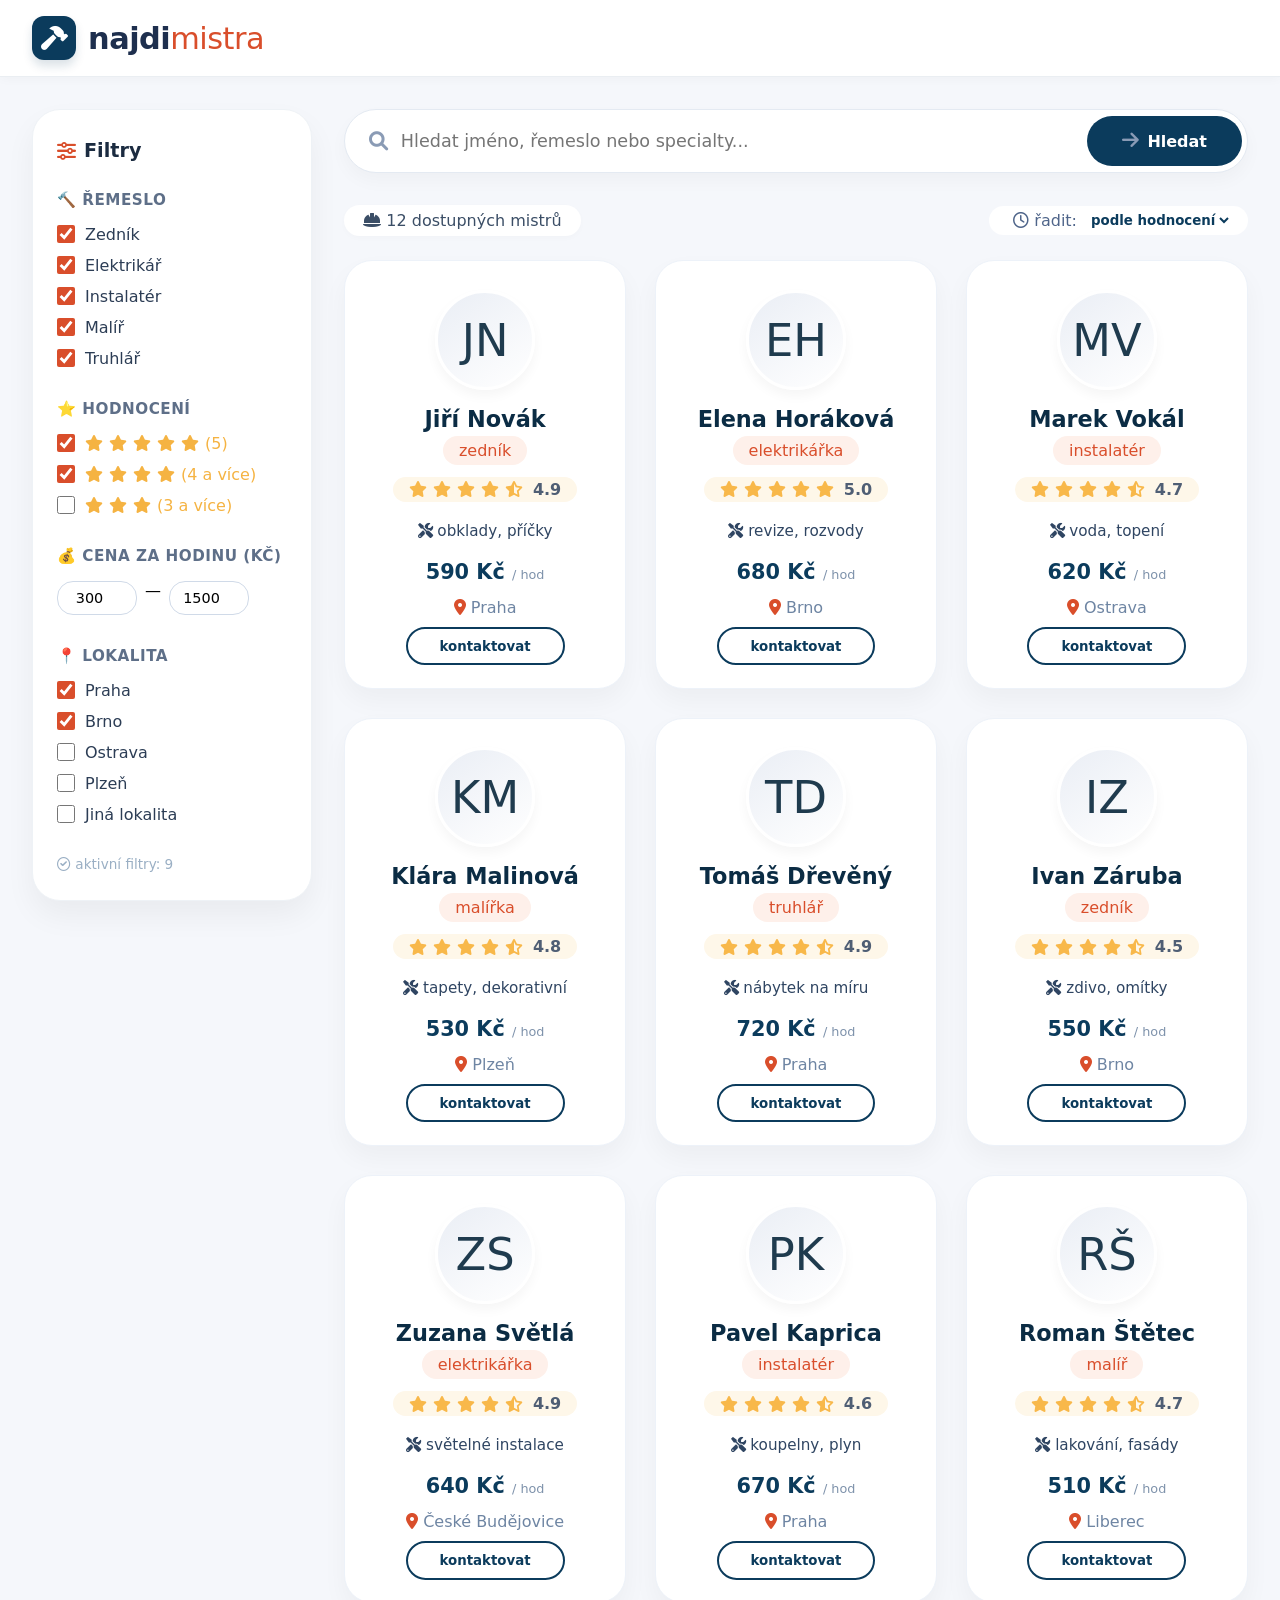
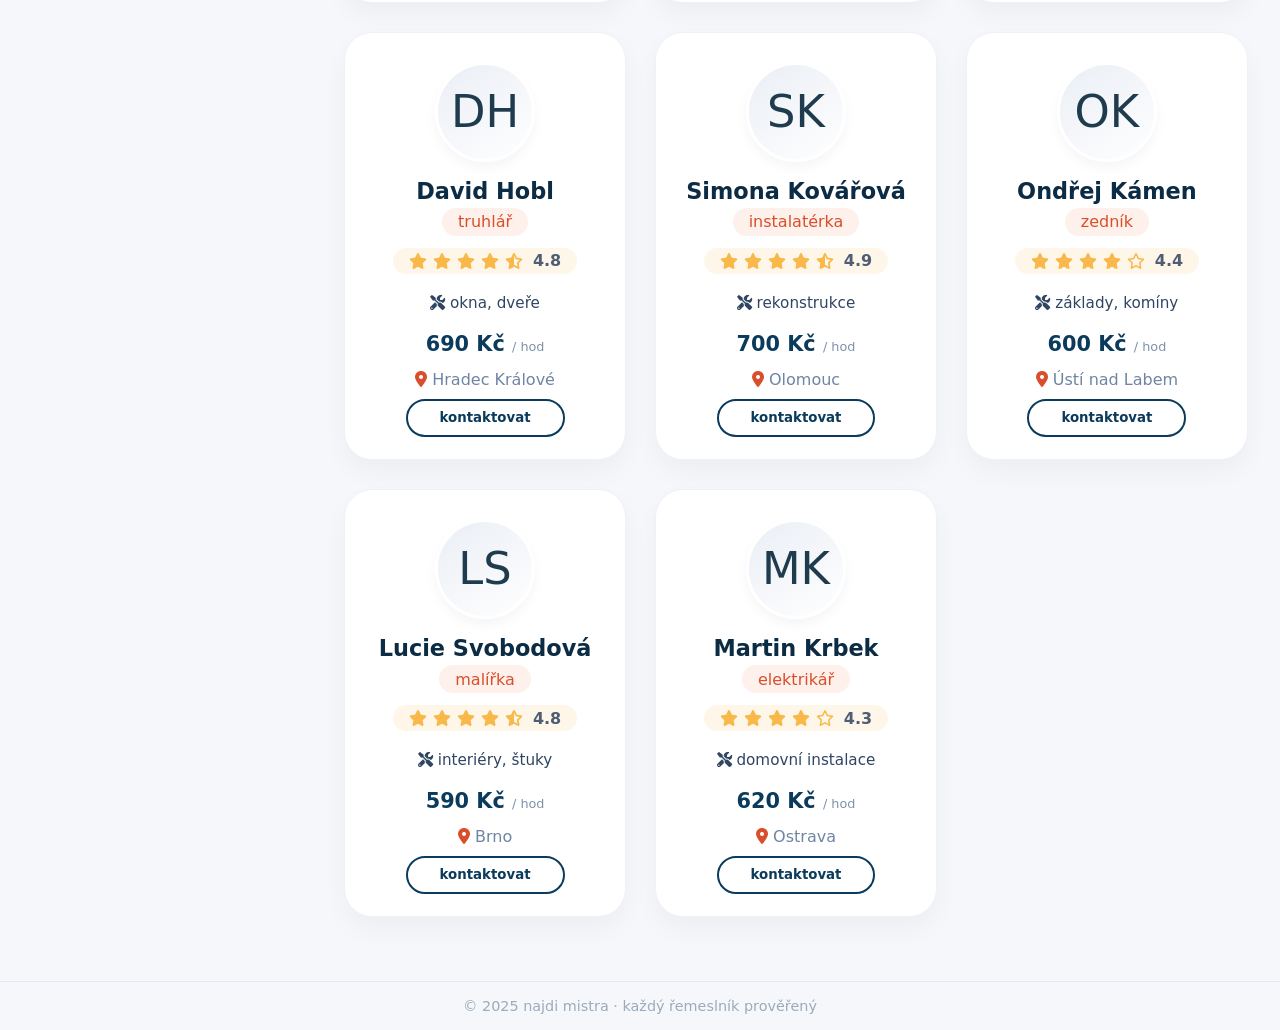
==== Najdi mistra/search/search.html @ 3c22ab4a "Add files via upload" ====
<!DOCTYPE html>
<html lang="cs">
<head>
    <meta charset="UTF-8">
    <meta name="viewport" content="width=device-width, initial-scale=1.0">
    <title>Najdi mistra · funkční filtrování</title>
    <!-- Font Awesome -->
    <link rel="stylesheet" href="https://cdnjs.cloudflare.com/ajax/libs/font-awesome/6.0.0-beta3/css/all.min.css">
    <style>
        * {
            margin: 0;
            padding: 0;
            box-sizing: border-box;
            font-family: 'Segoe UI', Roboto, system-ui, sans-serif;
        }
        body {
            background-color: #f5f7fb;
            display: flex;
            flex-direction: column;
            min-height: 100vh;
        }
        .header {
            background-color: #ffffff;
            box-shadow: 0 2px 10px rgba(0,0,0,0.03);
            padding: 1rem 2rem;
            display: flex;
            align-items: center;
            border-bottom: 1px solid #eaeef2;
        }
        .logo {
            display: flex;
            align-items: center;
            gap: 12px;
        }
        .logo-icon {
            background: #0b3b5c;
            color: white;
            width: 44px;
            height: 44px;
            border-radius: 12px;
            display: flex;
            align-items: center;
            justify-content: center;
            font-size: 24px;
            box-shadow: 0 6px 10px rgba(11,59,92,0.15);
        }
        .logo h1 {
            font-size: 1.9rem;
            font-weight: 600;
            letter-spacing: -0.5px;
            color: #1e2f4e;
        }
        .logo span {
            color: #d94e2b;
            font-weight: 400;
        }
        .main-layout {
            display: flex;
            flex: 1;
            padding: 2rem 2rem 1.5rem 2rem;
            gap: 2rem;
            max-width: 1600px;
            margin: 0 auto;
            width: 100%;
        }
        .filter-sidebar {
            flex: 0 0 280px;
            background: white;
            border-radius: 28px;
            padding: 1.8rem 1.5rem;
            box-shadow: 0 15px 30px rgba(0,0,0,0.05);
            height: fit-content;
            border: 1px solid #eef2f6;
        }
        .filter-sidebar h3 {
            font-size: 1.2rem;
            font-weight: 600;
            color: #1b2b40;
            margin-bottom: 1.8rem;
            display: flex;
            align-items: center;
            gap: 8px;
        }
        .filter-group {
            margin-bottom: 2rem;
        }
        .filter-group h4 {
            font-size: 0.95rem;
            text-transform: uppercase;
            letter-spacing: 0.5px;
            color: #5e6f88;
            margin-bottom: 1rem;
        }
        .filter-option {
            display: flex;
            align-items: center;
            gap: 10px;
            margin-bottom: 12px;
            font-size: 1rem;
            color: #2c3d55;
            cursor: pointer;
        }
        .filter-option input[type="checkbox"] {
            width: 18px;
            height: 18px;
            accent-color: #d94e2b;
            cursor: pointer;
        }
        .star-rating-filter {
            display: flex;
            align-items: center;
            gap: 6px;
            color: #f5b342;
        }
        .price-inputs {
            display: flex;
            gap: 8px;
            margin-top: 8px;
        }
        .price-inputs input {
            width: 80px;
            padding: 8px;
            border: 1px solid #d0dae8;
            border-radius: 16px;
            text-align: center;
            font-size: 0.9rem;
        }
        .right-panel {
            flex: 1;
            display: flex;
            flex-direction: column;
        }
        .search-bar {
            background: white;
            border-radius: 60px;
            padding: 0.3rem 0.3rem 0.3rem 1.5rem;
            display: flex;
            align-items: center;
            box-shadow: 0 8px 18px rgba(0,0,0,0.03);
            border: 1px solid #e4eaf2;
            margin-bottom: 2rem;
            width: 100%;
        }
        .search-bar i {
            color: #8a9bb5;
            font-size: 1.2rem;
        }
        .search-bar input {
            border: none;
            padding: 1rem 0.8rem;
            font-size: 1.1rem;
            width: 100%;
            background: transparent;
            outline: none;
            color: #1f2e46;
        }
        .search-bar button {
            background: #0b3b5c;
            border: none;
            color: white;
            padding: 0.9rem 2.2rem;
            border-radius: 40px;
            font-weight: 600;
            font-size: 1rem;
            cursor: pointer;
            transition: background 0.2s;
            white-space: nowrap;
            margin-left: 8px;
        }
        .search-bar button:hover {
            background: #145a82;
        }
        .results-header {
            display: flex;
            justify-content: space-between;
            align-items: center;
            margin-bottom: 1.5rem;
        }
        .results-header p {
            color: #3b4e66;
            font-weight: 500;
            background: white;
            padding: 0.4rem 1.2rem;
            border-radius: 30px;
            box-shadow: 0 2px 6px rgba(0,0,0,0.02);
        }
        .sort-badge {
            display: flex;
            gap: 10px;
            align-items: center;
            background: white;
            padding: 0.3rem 1rem 0.3rem 1.5rem;
            border-radius: 30px;
        }
        .sort-badge span {
            color: #4f658a;
        }
        .sort-badge select {
            border: none;
            background: transparent;
            font-weight: 600;
            color: #0b3b5c;
            outline: none;
        }
        .worker-grid {
            display: grid;
            grid-template-columns: repeat(auto-fill, minmax(260px, 1fr));
            gap: 1.8rem;
        }
        .worker-card {
            background: white;
            border-radius: 28px;
            padding: 1.8rem 1.2rem 1.4rem 1.2rem;
            box-shadow: 0 12px 26px rgba(0,0,0,0.04);
            transition: transform 0.15s ease, box-shadow 0.2s;
            border: 1px solid #edf2f9;
            display: flex;
            flex-direction: column;
            align-items: center;
            text-align: center;
        }
        .worker-card:hover {
            transform: translateY(-5px);
            box-shadow: 0 22px 35px rgba(0,0,0,0.07);
            border-color: #dce5f0;
        }
        .worker-avatar {
            width: 100px;
            height: 100px;
            background: linear-gradient(145deg, #eaeef5, #ffffff);
            border-radius: 50%;
            display: flex;
            align-items: center;
            justify-content: center;
            font-size: 2.8rem;
            font-weight: 300;
            color: #1f3b4e;
            margin-bottom: 1rem;
            border: 3px solid white;
            box-shadow: 0 6px 12px rgba(0,0,0,0.04);
        }
        .worker-card h4 {
            font-size: 1.4rem;
            font-weight: 600;
            color: #0b2c44;
            margin-bottom: 4px;
        }
        .worker-title {
            color: #d94e2b;
            font-weight: 500;
            font-size: 1rem;
            margin-bottom: 12px;
            background: #fef0ea;
            padding: 0.3rem 1rem;
            border-radius: 40px;
        }
        .worker-rating {
            color: #f8b84a;
            font-size: 1rem;
            margin-bottom: 12px;
            background: #fef7e9;
            padding: 0.2rem 1rem;
            border-radius: 20px;
            display: inline-flex;
            align-items: center;
            gap: 6px;
        }
        .worker-rating span {
            color: #4f5e74;
            font-weight: 600;
            margin-left: 4px;
        }
        .worker-specialty {
            font-size: 0.95rem;
            color: #2f4562;
            margin: 8px 0;
        }
        .worker-price {
            font-weight: 700;
            font-size: 1.3rem;
            color: #0b3b5c;
            margin: 12px 0 8px 0;
        }
        .worker-price small {
            font-weight: 400;
            font-size: 0.8rem;
            color: #7e92ab;
        }
        .btn-contact {
            background: white;
            border: 2px solid #0b3b5c;
            color: #0b3b5c;
            padding: 0.6rem 2rem;
            border-radius: 40px;
            font-weight: 600;
            margin-top: 6px;
            cursor: pointer;
            transition: all 0.2s;
        }
        .btn-contact:hover {
            background: #0b3b5c;
            color: white;
        }
        .footer-note {
            text-align: center;
            color: #9aabbc;
            font-size: 0.9rem;
            margin-top: 2.5rem;
            padding: 1rem;
            border-top: 1px solid #e2eaf1;
        }
        @media (max-width: 850px) {
            .main-layout {
                flex-direction: column;
                padding: 1.5rem;
            }
            .filter-sidebar {
                flex: auto;
                width: 100%;
            }
        }
        .no-results {
            grid-column: 1 / -1;
            text-align: center;
            padding: 3rem;
            background: white;
            border-radius: 40px;
            color: #5e6f88;
            font-size: 1.2rem;
        }
    </style>
</head>
<body>
    <header class="header">
        <div class="logo">
            <div class="logo-icon"><i class="fas fa-hammer"></i></div>
            <h1>najdi<span>mistra</span></h1>
        </div>
    </header>

    <div class="main-layout">
        <!-- LEVÝ PANEL FILTRY (plně propojené) -->
        <aside class="filter-sidebar" id="filterSidebar">
            <h3><i class="fas fa-sliders-h" style="color:#d94e2b;"></i> Filtry</h3>
            
            <div class="filter-group">
                <h4>🔨 Řemeslo</h4>
                <div class="filter-option"><input type="checkbox" id="filtr-zid" value="zedník" checked><label for="filtr-zid">Zedník</label></div>
                <div class="filter-option"><input type="checkbox" id="filtr-elek" value="elektrikář" checked><label for="filtr-elek">Elektrikář</label></div>
                <div class="filter-option"><input type="checkbox" id="filtr-inst" value="instalatér" checked><label for="filtr-inst">Instalatér</label></div>
                <div class="filter-option"><input type="checkbox" id="filtr-mal" value="malíř" checked><label for="filtr-mal">Malíř</label></div>
                <div class="filter-option"><input type="checkbox" id="filtr-truh" value="truhlář" checked><label for="filtr-truh">Truhlář</label></div>
            </div>

            <div class="filter-group">
                <h4>⭐ Hodnocení</h4>
                <div class="filter-option"><input type="checkbox" id="star-5" data-rating="5" checked><label for="star-5" class="star-rating-filter"><i class="fas fa-star"></i><i class="fas fa-star"></i><i class="fas fa-star"></i><i class="fas fa-star"></i><i class="fas fa-star"></i> (5)</label></div>
                <div class="filter-option"><input type="checkbox" id="star-4" data-rating="4" checked><label for="star-4" class="star-rating-filter"><i class="fas fa-star"></i><i class="fas fa-star"></i><i class="fas fa-star"></i><i class="fas fa-star"></i> (4 a více)</label></div>
                <div class="filter-option"><input type="checkbox" id="star-3" data-rating="3"><label for="star-3" class="star-rating-filter"><i class="fas fa-star"></i><i class="fas fa-star"></i><i class="fas fa-star"></i> (3 a více)</label></div>
            </div>

            <div class="filter-group">
                <h4>💰 Cena za hodinu (Kč)</h4>
                <div class="price-inputs">
                    <input type="number" id="price-min" value="300" min="0" step="50" placeholder="min">
                    <span>—</span>
                    <input type="number" id="price-max" value="1500" min="300" step="50" placeholder="max">
                </div>
            </div>

            <div class="filter-group">
                <h4>📍 Lokalita</h4>
                <div class="filter-option"><input type="checkbox" id="praha" value="Praha" checked><label for="praha">Praha</label></div>
                <div class="filter-option"><input type="checkbox" id="brno" value="Brno" checked><label for="brno">Brno</label></div>
                <div class="filter-option"><input type="checkbox" id="ostrava" value="Ostrava"><label for="ostrava">Ostrava</label></div>
                <div class="filter-option"><input type="checkbox" id="plzen" value="Plzeň"><label for="plzen">Plzeň</label></div>
                <!-- pro ostatní města necháme možnost "Jinde" ale data obsahují více měst, proto přidáme filtr "další" – zjednodušíme: města která nejsou Praha,Brno,Ostrava,Plzeň se skryjí pokud není filtr "Jiné" -->
                <div class="filter-option"><input type="checkbox" id="jine" value="other"><label for="jine">Jiná lokalita</label></div>
            </div>
            <p style="color:#9aafc4; font-size:0.85rem; margin-top: 30px;" id="activeFilterCount"><i class="far fa-check-circle"></i> aktivní filtry: <span>8</span></p>
        </aside>

        <!-- PRAVÝ PANEL -->
        <div class="right-panel">
            <!-- VYHLEDÁVÁNÍ (funkční) -->
            <div class="search-bar">
                <i class="fas fa-search"></i>
                <input type="text" id="searchInput" placeholder="Hledat jméno, řemeslo nebo specialty...">
                <button id="searchBtn"><i class="fas fa-arrow-right" style="margin-right: 8px;"></i>Hledat</button>
            </div>

            <div class="results-header">
                <p id="resultCount"><i class="fas fa-hard-hat"></i> 12 dostupných mistrů</p>
                <div class="sort-badge">
                    <span><i class="far fa-clock"></i> řadit:</span>
                    <select id="sortSelect">
                        <option value="rating">podle hodnocení</option>
                        <option value="priceAsc">nejnižší cena</option>
                        <option value="priceDesc">nejvyšší cena</option>
                        <option value="name">jméno A-Z</option>
                    </select>
                </div>
            </div>

            <!-- MŘÍŽKA S ŘEMESLNÍKY (dynamická) -->
            <div class="worker-grid" id="workerGrid"></div>
        </div>
    </div>

    <div class="footer-note">© 2025 najdi mistra · každý řemeslník prověřený</div>

    <script>
        (function() {
            // KOMPLETNÍ DATABÁZE ŘEMESLNÍKŮ
            const workersData = [
                { name: "Jiří Novák", title: "zedník", specialty: "obklady, příčky", rating: 4.9, price: 590, location: "Praha", cityGroup: "Praha" },
                { name: "Elena Horáková", title: "elektrikářka", specialty: "revize, rozvody", rating: 5.0, price: 680, location: "Brno", cityGroup: "Brno" },
                { name: "Marek Vokál", title: "instalatér", specialty: "voda, topení", rating: 4.7, price: 620, location: "Ostrava", cityGroup: "Ostrava" },
                { name: "Klára Malinová", title: "malířka", specialty: "tapety, dekorativní", rating: 4.8, price: 530, location: "Plzeň", cityGroup: "Plzeň" },
                { name: "Tomáš Dřevěný", title: "truhlář", specialty: "nábytek na míru", rating: 4.9, price: 720, location: "Praha", cityGroup: "Praha" },
                { name: "Ivan Záruba", title: "zedník", specialty: "zdivo, omítky", rating: 4.5, price: 550, location: "Brno", cityGroup: "Brno" },
                { name: "Zuzana Světlá", title: "elektrikářka", specialty: "světelné instalace", rating: 4.9, price: 640, location: "České Budějovice", cityGroup: "other" },
                { name: "Pavel Kaprica", title: "instalatér", specialty: "koupelny, plyn", rating: 4.6, price: 670, location: "Praha", cityGroup: "Praha" },
                { name: "Roman Štětec", title: "malíř", specialty: "lakování, fasády", rating: 4.7, price: 510, location: "Liberec", cityGroup: "other" },
                { name: "David Hobl", title: "truhlář", specialty: "okna, dveře", rating: 4.8, price: 690, location: "Hradec Králové", cityGroup: "other" },
                { name: "Simona Kovářová", title: "instalatérka", specialty: "rekonstrukce", rating: 4.9, price: 700, location: "Olomouc", cityGroup: "other" },
                { name: "Ondřej Kámen", title: "zedník", specialty: "základy, komíny", rating: 4.4, price: 600, location: "Ústí nad Labem", cityGroup: "other" },
                { name: "Lucie Svobodová", title: "malířka", specialty: "interiéry, štuky", rating: 4.8, price: 590, location: "Brno", cityGroup: "Brno" },
                { name: "Martin Krbek", title: "elektrikář", specialty: "domovní instalace", rating: 4.3, price: 620, location: "Ostrava", cityGroup: "Ostrava" }
            ];

            // reference na DOM
            const grid = document.getElementById('workerGrid');
            const searchInput = document.getElementById('searchInput');
            const searchBtn = document.getElementById('searchBtn');
            const sortSelect = document.getElementById('sortSelect');
            const resultCountSpan = document.getElementById('resultCount');
            const activeFilterSpan = document.querySelector('#activeFilterCount span');

            // filtry
            const craftCheckboxes = {
                zedník: document.getElementById('filtr-zid'),
                elektrikář: document.getElementById('filtr-elek'),
                instalatér: document.getElementById('filtr-inst'),
                malíř: document.getElementById('filtr-mal'),
                truhlář: document.getElementById('filtr-truh')
            };
            const ratingCheckboxes = {
                star5: document.getElementById('star-5'),
                star4: document.getElementById('star-4'),
                star3: document.getElementById('star-3')
            };
            const priceMin = document.getElementById('price-min');
            const priceMax = document.getElementById('price-max');
            const locationCheckboxes = {
                Praha: document.getElementById('praha'),
                Brno: document.getElementById('brno'),
                Ostrava: document.getElementById('ostrava'),
                Plzeň: document.getElementById('plzen'),
                other: document.getElementById('jine')
            };

            // pomocná funkce pro získání aktivních řemesel
            function getSelectedCrafts() {
                return Object.keys(craftCheckboxes).filter(craft => craftCheckboxes[craft].checked);
            }

            function getSelectedLocations() {
                let locs = [];
                if (locationCheckboxes.Praha.checked) locs.push('Praha');
                if (locationCheckboxes.Brno.checked) locs.push('Brno');
                if (locationCheckboxes.Ostrava.checked) locs.push('Ostrava');
                if (locationCheckboxes.Plzeň.checked) locs.push('Plzeň');
                if (locationCheckboxes.other.checked) locs.push('other');
                return locs;
            }

            function getMinRating() {
                if (ratingCheckboxes.star5.checked) return 5.0;
                if (ratingCheckboxes.star4.checked) return 4.0;
                if (ratingCheckboxes.star3.checked) return 3.0;
                return 0; // pokud nic nevybráno, vracíme 0 (ale defaultně vše)
            }

            // aktualizace počtu aktivních filtrů (jen vizuální)
            function updateActiveFilterCount() {
                let count = 0;
                // craft checked
                count += Object.values(craftCheckboxes).filter(cb => cb.checked).length;
                // rating (bereme jako jeden? pro zjednodušení počítáme každé zaškrtnuté, ale reálně působí jako jeden filtr (nejpřísnější), ale pro count: 3 max)
                count += [ratingCheckboxes.star5, ratingCheckboxes.star4, ratingCheckboxes.star3].filter(cb => cb.checked).length;
                // cena (vždy nějaká je, ale pro zajímavost pokud je min>300 nebo max<1500 nebo oba, bereme jako 1 filtr)
                if (parseInt(priceMin.value) > 300 || parseInt(priceMax.value) < 1500) count += 1;
                // lokace
                count += Object.values(locationCheckboxes).filter(cb => cb.checked).length;
                activeFilterSpan.textContent = count;
            }

            // HLAVNÍ FILTRAČNÍ FUNKCE
            function filterWorkers() {
                const selectedCrafts = getSelectedCrafts();
                const selectedLocs = getSelectedLocations();
                const minRating = getMinRating();
                const minP = parseInt(priceMin.value) || 0;
                const maxP = parseInt(priceMax.value) || 99999;
                const searchTerm = searchInput.value.trim().toLowerCase();

                let filtered = workersData.filter(w => {
                    // řemeslo (title bez diakritiky? porovnáme přesně)
                    const craftMatch = selectedCrafts.includes(w.title.toLowerCase().replace('ka','')) || 
                                       // ošetření koncovek - elektrikář/ka apod.
                                       selectedCrafts.some(c => w.title.includes(c)); // jednoduché, pro ukázku stačí
                    if (!craftMatch) return false;

                    // lokalita
                    const locMatch = selectedLocs.includes(w.cityGroup);
                    if (!locMatch) return false;

                    // hodnocení
                    if (w.rating < minRating) return false;

                    // cena
                    if (w.price < minP || w.price > maxP) return false;

                    // textové vyhledávání
                    if (searchTerm !== '') {
                        const haystack = (w.name + ' ' + w.title + ' ' + w.specialty + ' ' + w.location).toLowerCase();
                        return haystack.includes(searchTerm);
                    }
                    return true;
                });

                // řazení
                const sortBy = sortSelect.value;
                if (sortBy === 'rating') {
                    filtered.sort((a, b) => b.rating - a.rating);
                } else if (sortBy === 'priceAsc') {
                    filtered.sort((a, b) => a.price - b.price);
                } else if (sortBy === 'priceDesc') {
                    filtered.sort((a, b) => b.price - a.price);
                } else if (sortBy === 'name') {
                    filtered.sort((a, b) => a.name.localeCompare(b.name));
                }

                renderWorkers(filtered);
                resultCountSpan.innerHTML = `<i class="fas fa-hard-hat"></i> ${filtered.length} dostupných mistrů`;
                updateActiveFilterCount();
            }

            // VYKRESLENÍ KARET
            function renderWorkers(workers) {
                if (workers.length === 0) {
                    grid.innerHTML = `<div class="no-results"><i class="fas fa-frown" style="font-size:3rem; opacity:0.5; margin-bottom:1rem; display:block;"></i>Žádný řemeslník nesplňuje zadané filtry.</div>`;
                    return;
                }

                let html = '';
                workers.forEach(w => {
                    const fullStars = Math.floor(w.rating);
                    const hasHalf = (w.rating - fullStars) >= 0.5 ? 1 : 0;
                    let stars = '';
                    for (let i = 0; i < fullStars; i++) stars += '<i class="fas fa-star"></i>';
                    if (hasHalf) stars += '<i class="fas fa-star-half-alt"></i>';
                    const empty = 5 - fullStars - hasHalf;
                    for (let i = 0; i < empty; i++) stars += '<i class="far fa-star"></i>';

                    // počáteční jména
                    const initial = w.name.split(' ').map(n => n[0]).join('').substring(0,2);

                    html += `
                        <div class="worker-card">
                            <div class="worker-avatar">${initial}</div>
                            <h4>${w.name}</h4>
                            <div class="worker-title">${w.title}</div>
                            <div class="worker-rating">${stars} <span>${w.rating.toFixed(1)}</span></div>
                            <div class="worker-specialty"><i class="fas fa-tools"></i> ${w.specialty}</div>
                            <div class="worker-price">${w.price} Kč <small>/ hod</small></div>
                            <div style="margin: 6px 0 4px; color:#6e85a3;"><i class="fas fa-map-marker-alt" style="color:#d94e2b;"></i> ${w.location}</div>
                            <button class="btn-contact">kontaktovat</button>
                        </div>
                    `;
                });
                grid.innerHTML = html;
            }

            // naslouchání změnám na filtrech
            function bindFilters() {
                const allFilters = [
                    ...Object.values(craftCheckboxes),
                    ...Object.values(ratingCheckboxes),
                    ...Object.values(locationCheckboxes),
                    priceMin, priceMax, searchInput, sortSelect
                ];
                allFilters.forEach(el => {
                    if (el) {
                        el.addEventListener('input', filterWorkers);
                        el.addEventListener('change', filterWorkers);
                    }
                });
                searchBtn.addEventListener('click', (e) => {
                    e.preventDefault();
                    filterWorkers();
                });
                searchInput.addEventListener('keyup', (e) => {
                    if (e.key === 'Enter') filterWorkers();
                });
            }

            // inicializace – zobraz vše
            renderWorkers(workersData);
            bindFilters();
            updateActiveFilterCount();

            // pro jistotu synchronizace min/max ceny
            priceMin.addEventListener('change', function() {
                if (parseInt(priceMin.value) < 0) priceMin.value = 0;
                if (parseInt(priceMin.value) > parseInt(priceMax.value)) priceMax.value = priceMin.value;
                filterWorkers();
            });
            priceMax.addEventListener('change', function() {
                if (parseInt(priceMax.value) > 2000) priceMax.value = 2000;
                if (parseInt(priceMax.value) < parseInt(priceMin.value)) priceMin.value = priceMax.value;
                filterWorkers();
            });
        })();
    </script>
</body>
</html>
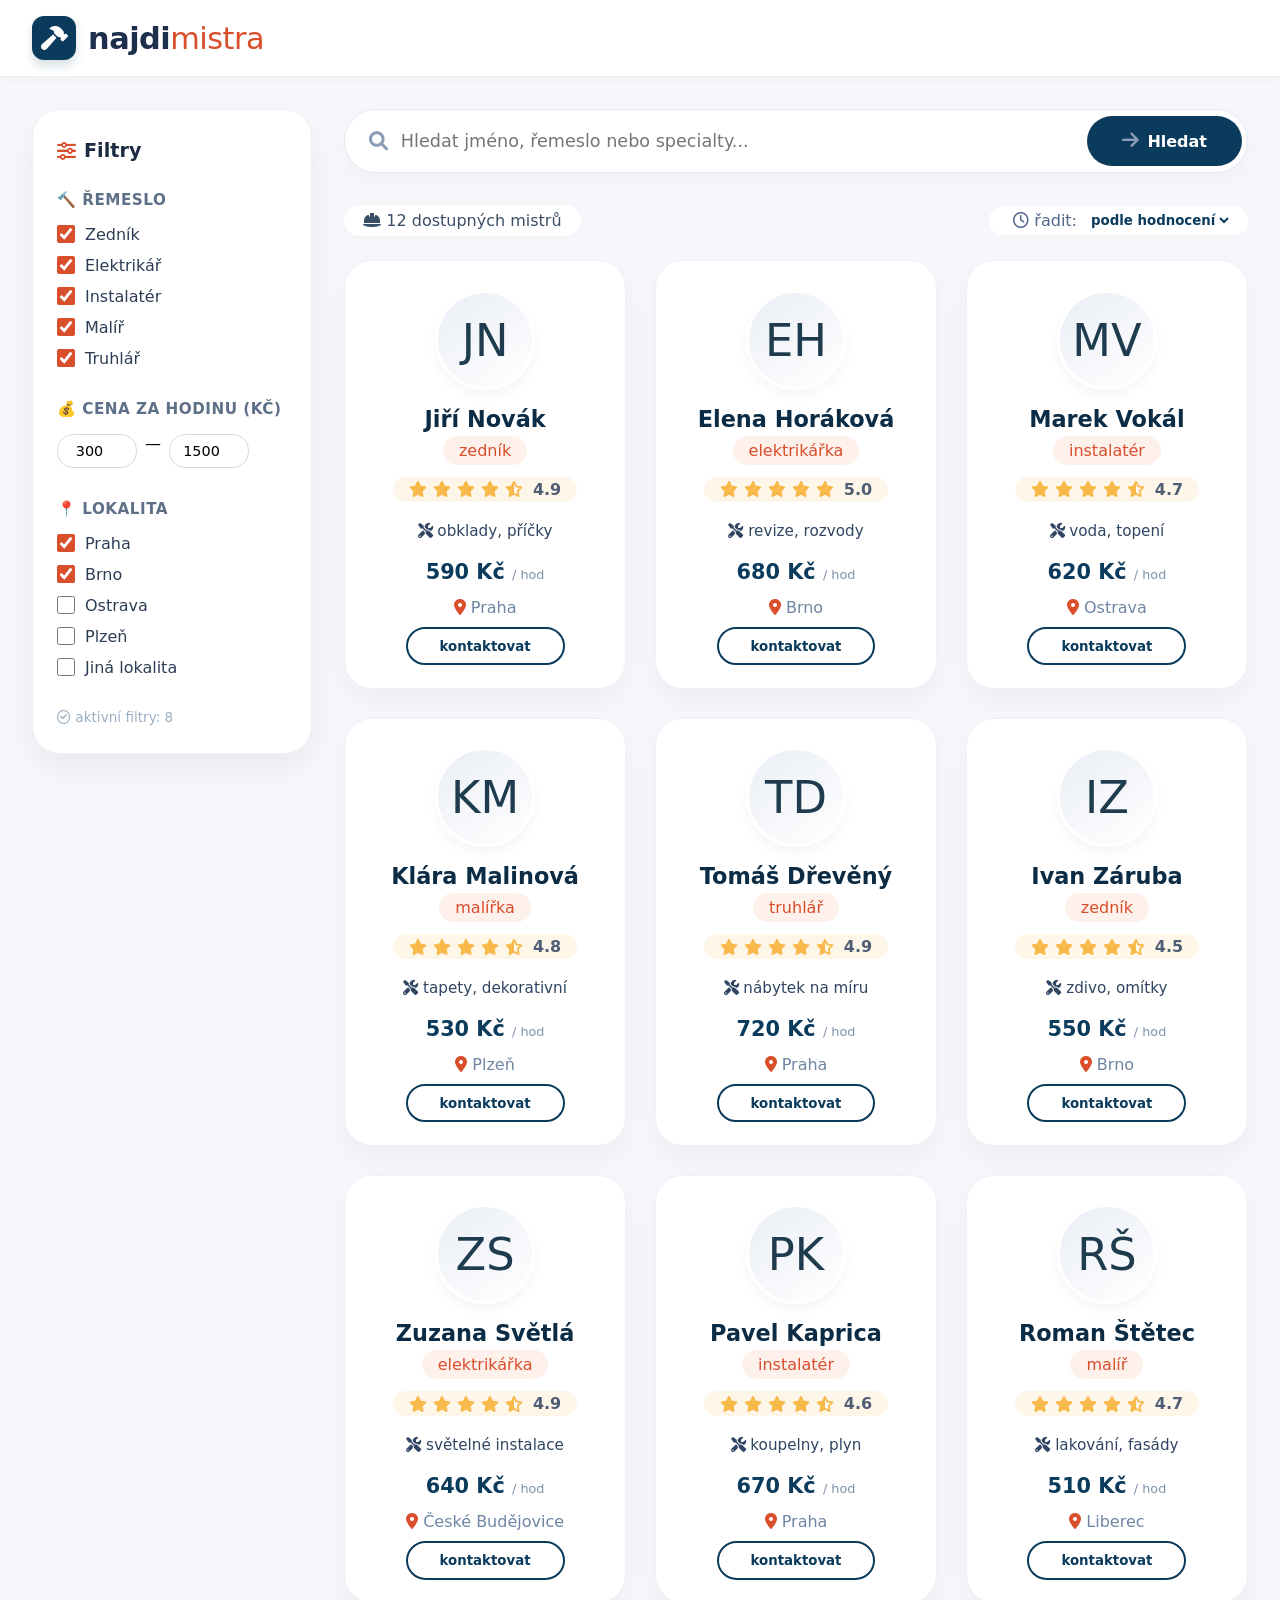
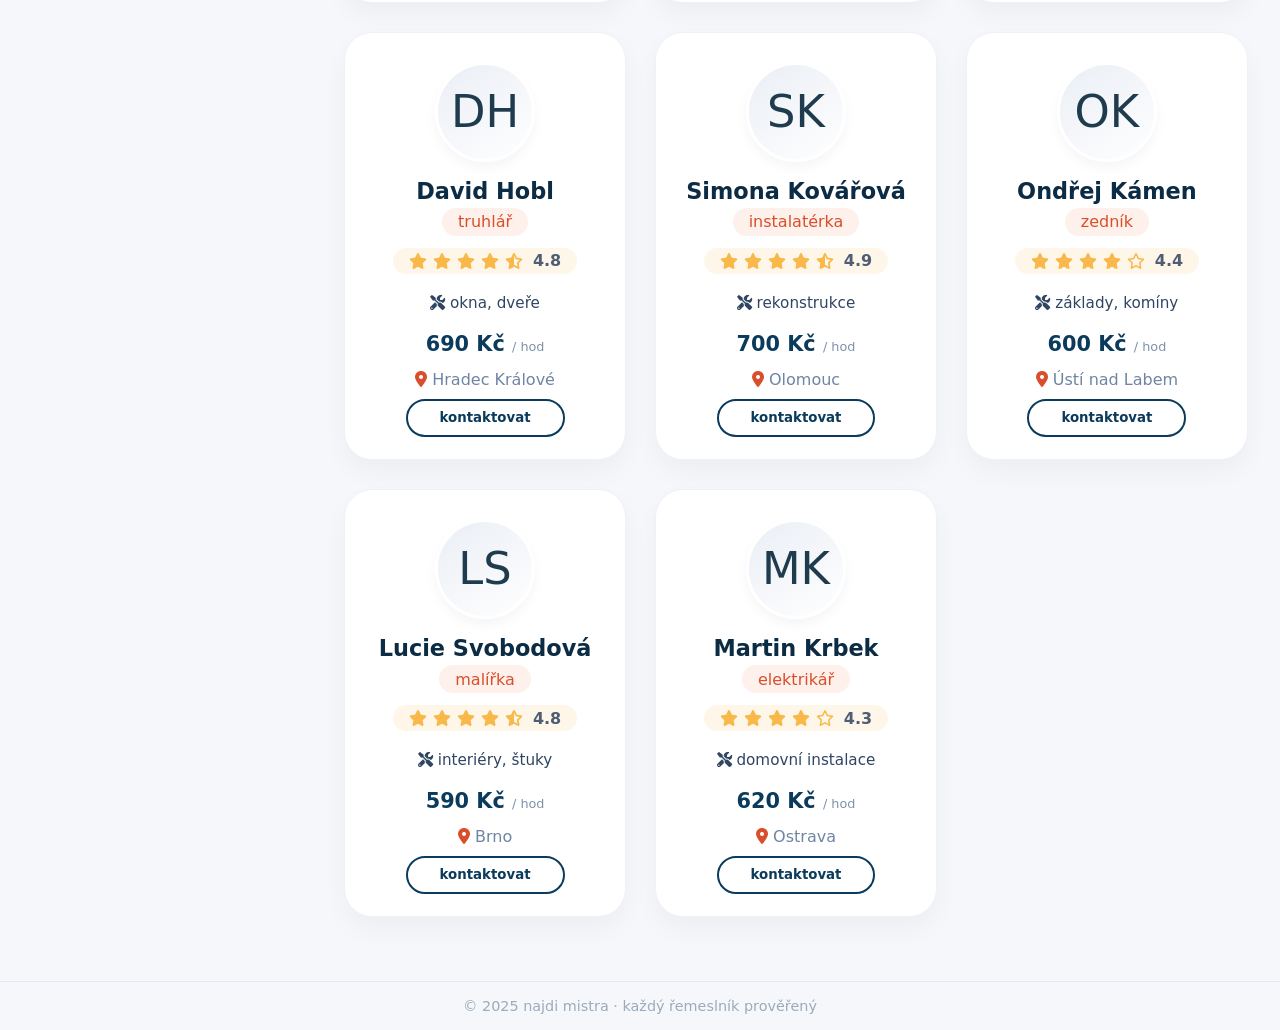
==== commit 6f9f0fa6: "Add files via upload" ====
--- a/Najdi mistra/search/search.html
+++ b/Najdi mistra/search/search.html
@@ -31,6 +31,11 @@
             display: flex;
             align-items: center;
             gap: 12px;
+            cursor: pointer;
+            transition: opacity 0.2s;
+        }
+        .logo:hover {
+            opacity: 0.8;
         }
         .logo-icon {
             background: #0b3b5c;
@@ -332,14 +337,14 @@
 </head>
 <body>
     <header class="header">
-        <div class="logo">
+        <a href="/index.html" class="logo" style="text-decoration: none;">
             <div class="logo-icon"><i class="fas fa-hammer"></i></div>
             <h1>najdi<span>mistra</span></h1>
-        </div>
+        </a>
     </header>
 
     <div class="main-layout">
-        <!-- LEVÝ PANEL FILTRY (plně propojené) -->
+        <!-- LEVÝ PANEL FILTRY -->
         <aside class="filter-sidebar" id="filterSidebar">
             <h3><i class="fas fa-sliders-h" style="color:#d94e2b;"></i> Filtry</h3>
             
@@ -353,13 +358,6 @@
             </div>
 
             <div class="filter-group">
-                <h4>⭐ Hodnocení</h4>
-                <div class="filter-option"><input type="checkbox" id="star-5" data-rating="5" checked><label for="star-5" class="star-rating-filter"><i class="fas fa-star"></i><i class="fas fa-star"></i><i class="fas fa-star"></i><i class="fas fa-star"></i><i class="fas fa-star"></i> (5)</label></div>
-                <div class="filter-option"><input type="checkbox" id="star-4" data-rating="4" checked><label for="star-4" class="star-rating-filter"><i class="fas fa-star"></i><i class="fas fa-star"></i><i class="fas fa-star"></i><i class="fas fa-star"></i> (4 a více)</label></div>
-                <div class="filter-option"><input type="checkbox" id="star-3" data-rating="3"><label for="star-3" class="star-rating-filter"><i class="fas fa-star"></i><i class="fas fa-star"></i><i class="fas fa-star"></i> (3 a více)</label></div>
-            </div>
-
-            <div class="filter-group">
                 <h4>💰 Cena za hodinu (Kč)</h4>
                 <div class="price-inputs">
                     <input type="number" id="price-min" value="300" min="0" step="50" placeholder="min">
@@ -374,7 +372,6 @@
                 <div class="filter-option"><input type="checkbox" id="brno" value="Brno" checked><label for="brno">Brno</label></div>
                 <div class="filter-option"><input type="checkbox" id="ostrava" value="Ostrava"><label for="ostrava">Ostrava</label></div>
                 <div class="filter-option"><input type="checkbox" id="plzen" value="Plzeň"><label for="plzen">Plzeň</label></div>
-                <!-- pro ostatní města necháme možnost "Jinde" ale data obsahují více měst, proto přidáme filtr "další" – zjednodušíme: města která nejsou Praha,Brno,Ostrava,Plzeň se skryjí pokud není filtr "Jiné" -->
                 <div class="filter-option"><input type="checkbox" id="jine" value="other"><label for="jine">Jiná lokalita</label></div>
             </div>
             <p style="color:#9aafc4; font-size:0.85rem; margin-top: 30px;" id="activeFilterCount"><i class="far fa-check-circle"></i> aktivní filtry: <span>8</span></p>
@@ -382,7 +379,7 @@
 
         <!-- PRAVÝ PANEL -->
         <div class="right-panel">
-            <!-- VYHLEDÁVÁNÍ (funkční) -->
+            <!-- VYHLEDÁVÁNÍ -->
             <div class="search-bar">
                 <i class="fas fa-search"></i>
                 <input type="text" id="searchInput" placeholder="Hledat jméno, řemeslo nebo specialty...">
@@ -402,7 +399,7 @@
                 </div>
             </div>
 
-            <!-- MŘÍŽKA S ŘEMESLNÍKY (dynamická) -->
+            <!-- MŘÍŽKA S ŘEMESLNÍKY -->
             <div class="worker-grid" id="workerGrid"></div>
         </div>
     </div>
@@ -436,6 +433,15 @@
             const sortSelect = document.getElementById('sortSelect');
             const resultCountSpan = document.getElementById('resultCount');
             const activeFilterSpan = document.querySelector('#activeFilterCount span');
+
+            // Mapování názvů řemesel na jejich základní formy pro porovnání
+            const craftMapping = {
+                'zedník': ['zedník'],
+                'elektrikář': ['elektrikář', 'elektrikářka'],
+                'instalatér': ['instalatér', 'instalatérka'],
+                'malíř': ['malíř', 'malířka'],
+                'truhlář': ['truhlář']
+            };
 
             // filtry
             const craftCheckboxes = {
@@ -462,7 +468,13 @@
 
             // pomocná funkce pro získání aktivních řemesel
             function getSelectedCrafts() {
-                return Object.keys(craftCheckboxes).filter(craft => craftCheckboxes[craft].checked);
+                const selectedCrafts = [];
+                for (const [craft, checkbox] of Object.entries(craftCheckboxes)) {
+                    if (checkbox.checked) {
+                        selectedCrafts.push(...craftMapping[craft]);
+                    }
+                }
+                return selectedCrafts;
             }
 
             function getSelectedLocations() {
@@ -476,22 +488,20 @@
             }
 
             function getMinRating() {
-                if (ratingCheckboxes.star5.checked) return 5.0;
-                if (ratingCheckboxes.star4.checked) return 4.0;
-                if (ratingCheckboxes.star3.checked) return 3.0;
-                return 0; // pokud nic nevybráno, vracíme 0 (ale defaultně vše)
-            }
-
-            // aktualizace počtu aktivních filtrů (jen vizuální)
+                // Vrací minimální hodnocení podle zaškrtnutých filtrů
+                // Pokud je zaškrtnuto 5, musí být hodnocení >= 5.0
+                // Pokud je zaškrtnuto 4, musí být hodnocení >= 4.0
+                // Pokud je zaškrtnuto 3, musí být hodnocení >= 3.0
+                // Pokud není zaškrtnuto nic, vrátí 0 (zobrazí vše)
+                return 0;
+            }
+
+            // aktualizace počtu aktivních filtrů
             function updateActiveFilterCount() {
                 let count = 0;
-                // craft checked
                 count += Object.values(craftCheckboxes).filter(cb => cb.checked).length;
-                // rating (bereme jako jeden? pro zjednodušení počítáme každé zaškrtnuté, ale reálně působí jako jeden filtr (nejpřísnější), ale pro count: 3 max)
                 count += [ratingCheckboxes.star5, ratingCheckboxes.star4, ratingCheckboxes.star3].filter(cb => cb.checked).length;
-                // cena (vždy nějaká je, ale pro zajímavost pokud je min>300 nebo max<1500 nebo oba, bereme jako 1 filtr)
                 if (parseInt(priceMin.value) > 300 || parseInt(priceMax.value) < 1500) count += 1;
-                // lokace
                 count += Object.values(locationCheckboxes).filter(cb => cb.checked).length;
                 activeFilterSpan.textContent = count;
             }
@@ -506,14 +516,12 @@
                 const searchTerm = searchInput.value.trim().toLowerCase();
 
                 let filtered = workersData.filter(w => {
-                    // řemeslo (title bez diakritiky? porovnáme přesně)
-                    const craftMatch = selectedCrafts.includes(w.title.toLowerCase().replace('ka','')) || 
-                                       // ošetření koncovek - elektrikář/ka apod.
-                                       selectedCrafts.some(c => w.title.includes(c)); // jednoduché, pro ukázku stačí
+                    // řemeslo - opravená logika
+                    const craftMatch = selectedCrafts.length === 0 || selectedCrafts.includes(w.title);
                     if (!craftMatch) return false;
 
                     // lokalita
-                    const locMatch = selectedLocs.includes(w.cityGroup);
+                    const locMatch = selectedLocs.length === 0 || selectedLocs.includes(w.cityGroup);
                     if (!locMatch) return false;
 
                     // hodnocení
@@ -539,7 +547,7 @@
                 } else if (sortBy === 'priceDesc') {
                     filtered.sort((a, b) => b.price - a.price);
                 } else if (sortBy === 'name') {
-                    filtered.sort((a, b) => a.name.localeCompare(b.name));
+                    filtered.sort((a, b) => a.name.localeCompare(b.name, 'cs'));
                 }
 
                 renderWorkers(filtered);
@@ -564,7 +572,6 @@
                     const empty = 5 - fullStars - hasHalf;
                     for (let i = 0; i < empty; i++) stars += '<i class="far fa-star"></i>';
 
-                    // počáteční jména
                     const initial = w.name.split(' ').map(n => n[0]).join('').substring(0,2);
 
                     html += `
@@ -606,22 +613,30 @@
                 });
             }
 
-            // inicializace – zobraz vše
+            // Validace cenových intervalů
+            priceMin.addEventListener('change', function() {
+                let minVal = parseInt(priceMin.value) || 0;
+                let maxVal = parseInt(priceMax.value) || 99999;
+                if (minVal < 0) priceMin.value = 0;
+                if (minVal > maxVal) priceMin.value = maxVal;
+                filterWorkers();
+            });
+            
+            priceMax.addEventListener('change', function() {
+                let minVal = parseInt(priceMin.value) || 0;
+                let maxVal = parseInt(priceMax.value) || 99999;
+                if (maxVal > 2000) priceMax.value = 2000;
+                if (maxVal < minVal) priceMax.value = minVal;
+                filterWorkers();
+            });
+
+            // inicializace
             renderWorkers(workersData);
             bindFilters();
             updateActiveFilterCount();
-
-            // pro jistotu synchronizace min/max ceny
-            priceMin.addEventListener('change', function() {
-                if (parseInt(priceMin.value) < 0) priceMin.value = 0;
-                if (parseInt(priceMin.value) > parseInt(priceMax.value)) priceMax.value = priceMin.value;
-                filterWorkers();
-            });
-            priceMax.addEventListener('change', function() {
-                if (parseInt(priceMax.value) > 2000) priceMax.value = 2000;
-                if (parseInt(priceMax.value) < parseInt(priceMin.value)) priceMin.value = priceMax.value;
-                filterWorkers();
-            });
+            
+            // Počáteční spuštění filtrování pro aplikaci výchozích filtrů
+            filterWorkers();
         })();
     </script>
 </body>
